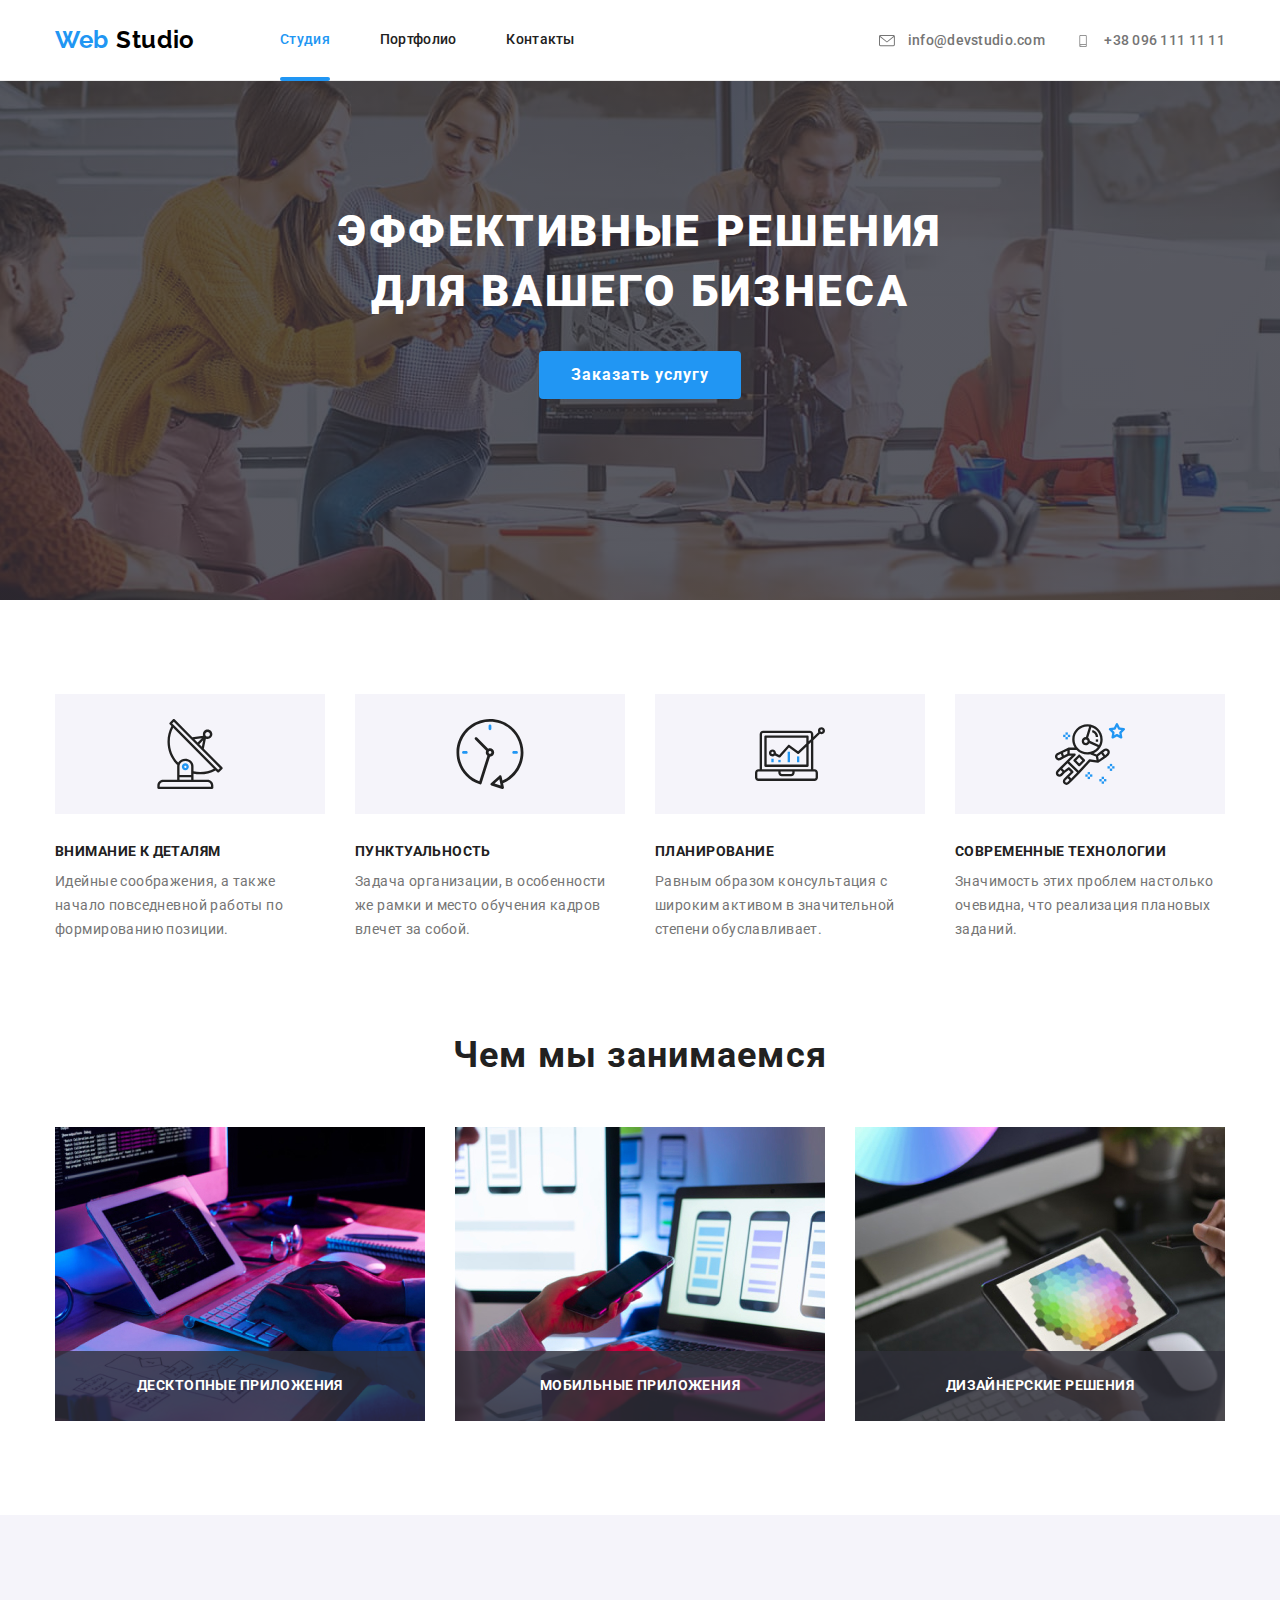
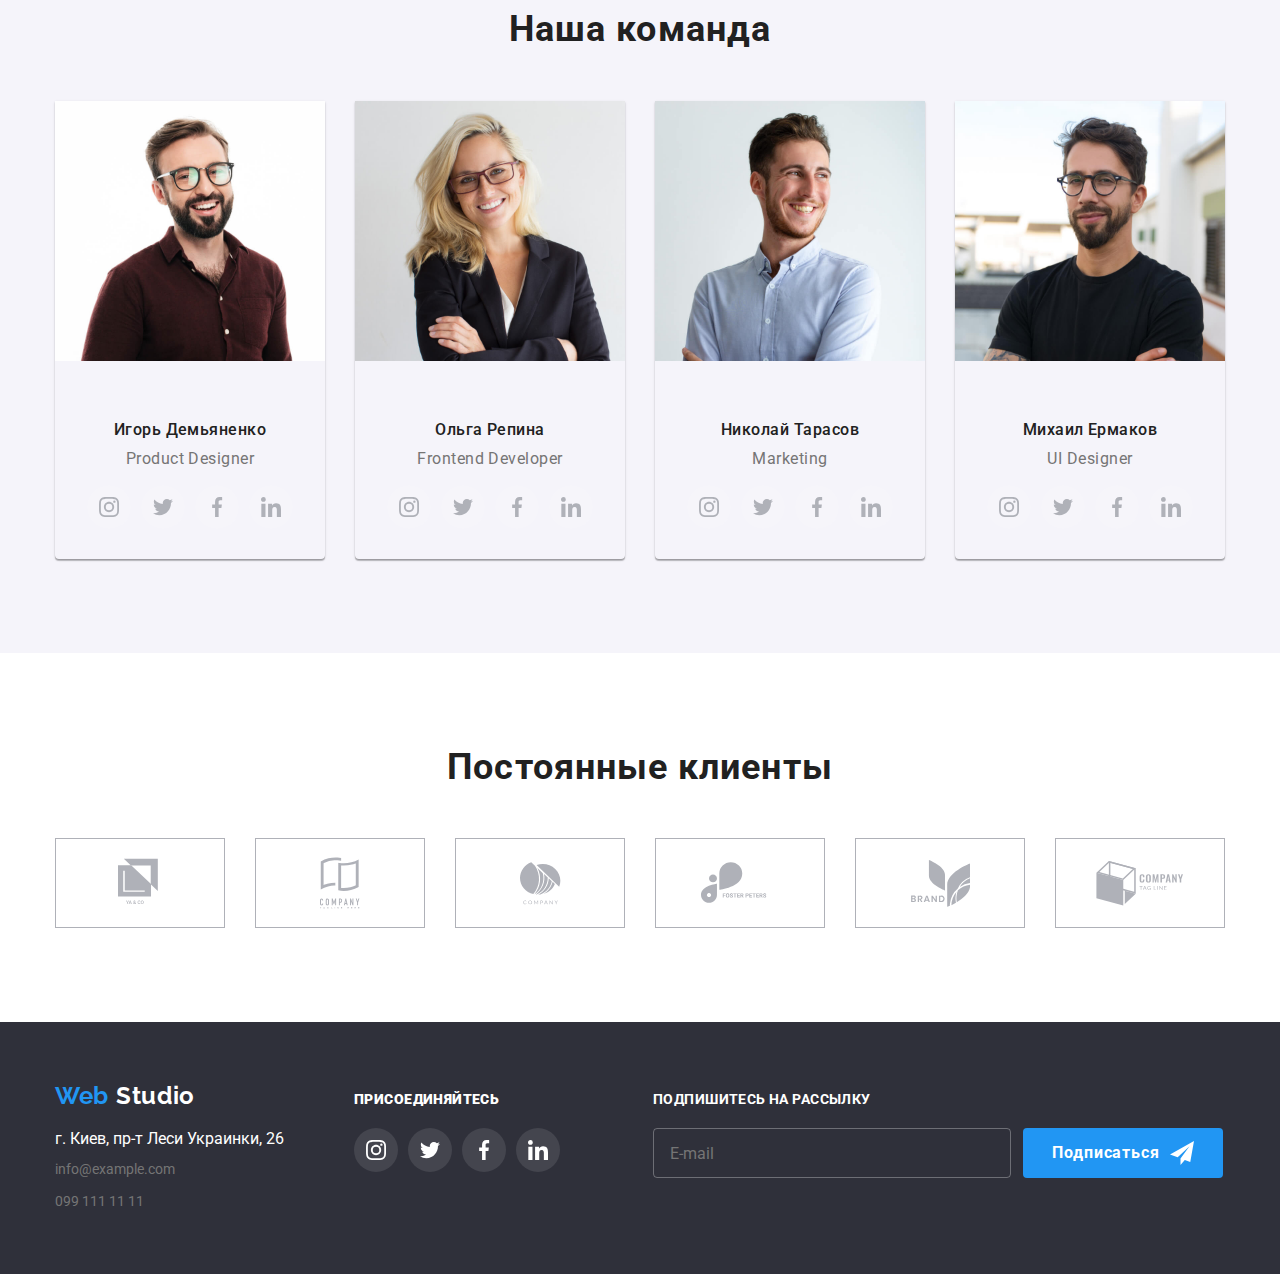
==== index.html @ b9e94863 "добавляет goit-markup-hw-06" ====
<!DOCTYPE html>
<html lang="ru">
  <head>
    <meta charset="UTF-8" />
    <meta name="viewport" content="width=device-width, initial-scale=1.0" />
    <title>goit-markup-hw-05</title>
    <link
      href="https://fonts.googleapis.com/css2?family=Raleway:wght@700&family=Roboto:wght@400;500;700;900&display=swap"
      rel="stylesheet"
    />
    <link
      rel="stylesheet"
      href="https://cdnjs.cloudflare.com/ajax/libs/modern-normalize/0.6.0/modern-normalize.min.css"
    />
    <link rel="stylesheet" href="./css/styles.css" />
  </head>

  <body>
    <header class="header">
      <div class="container header-container">
        <nav class="nav-container">
          <a href="" class="logo">Web <span class="part">Studio</span></a>
          <ul class="list site-nav">
            <li class="item"><a href="" class="link current">Студия</a></li>
            <li class="item">
              <a href="./portfolio.html" class="link">Портфолио</a>
            </li>
            <li class="item"><a href="" class="link">Контакты</a></li>
          </ul>
        </nav>
        <ul class="list contact-list">
          <li class="contact link post">
            <a href="mailto:info@devstudio.com" class="contact info">
              <svg class="icon" width="16" height="12">
                <use href="./images/sprite.svg#icon-envelope"></use>
              </svg>
              info@devstudio.com
            </a>
          </li>
          <li class="contact link phone">
            <a href="tel:+380961111111" class="contact info"
              ><svg class="icon" width="16" height="12">
                <use href="./images/sprite.svg#icon-smartphone"></use>
              </svg>
              +38 096 111 11 11
            </a>
          </li>
        </ul>
      </div>
    </header>
    <main>
      <section class="hero">
        <div class="hero-content">
          <h1 class="hero-title">Эффективные решения<br />для вашего бизнеса</h1>
          <button data-modal-open href="" class="main-button">Заказать услугу</button>
        </div>
      </section>

      <section class="no-padding section benefits">
        <div class="container">
          <h2 class="visually-hidden">Наши преимущества</h2>
          <ul class="list grid">
            <li class="grid-item benefit-item">
              <h3 class="benefit-item-title">Внимание к деталям</h3>
              <p class="benefit-item-text">
                Идейные соображения, а также начало повседневной работы по формированию позиции.
              </p>
            </li>

            <li class="grid-item benefit-item">
              <h3 class="benefit-item-title">Пунктуальность</h3>
              <p class="benefit-item-text">
                Задача организации, в особенности же рамки и место обучения кадров влечет за собой.
              </p>
            </li>
            <li class="grid-item benefit-item">
              <h3 class="benefit-item-title">Планирование</h3>
              <p class="benefit-item-text">
                Равным образом консультация с широким активом в значительной степени обуславливает.
              </p>
            </li>
            <li class="grid-item benefit-item">
              <h3 class="benefit-item-title">Современные технологии</h3>
              <p class="benefit-item-text">
                Значимость этих проблем настолько очевидна, что реализация плановых заданий.
              </p>
            </li>
          </ul>
        </div>
      </section>
      <section class="section work">
        <div class="container">
          <h2 class="title">Чем мы занимаемся</h2>
          <ul class="list features">
            <li class="feature-item">
              <div class="feature-thumb">
                <img src="./images/img1.jpg" alt="ноутбук" width="370" height="294" />

                <h3 class="feature-text">Десктопные приложения</h3>
              </div>
            </li>
            <li class="feature-item">
              <div class="feature-thumb">
                <img src="./images/img2.jpg" alt="телефон" width="370" height="294" />
                <h3 class="feature-text">Мобильные приложения</h3>
              </div>
            </li>
            <li class="feature-item">
              <div class="feature-thumb">
                <img src="./images/img3.jpg" alt="компьютер" width="370" height="294" />
                <h3 class="feature-text">Дизайнерские решения</h3>
              </div>
            </li>
          </ul>
        </div>
      </section>
      <section class="section team">
        <div class="container">
          <h2 class="title">Наша команда</h2>
          <ul class="list section-team">
            <li class="team-item">
              <img src="./images/img-3.jpg" alt="" width="270" height="260" />
              <div class="team-content">
                <h3 class="team-description">Игорь Демьяненко</h3>
                <p class="team-text">Product Designer</p>
                <ul class="list social">
                  <li class="social-item">
                    <a href="" class="social-link" aria-label="Ссылка на инстаграм">
                      <svg class="social-icon">
                        <use href="./images/sprite.svg#icon-instagram"></use>
                      </svg>
                    </a>
                  </li>

                  <li class="social-item">
                    <a href="" class="social-link" aria-label="Ссылка на твиттер">
                      <svg class="social-icon">
                        <use href="./images/sprite.svg#icon-twitter"></use>
                      </svg>
                    </a>
                  </li>
                  <li class="social-item">
                    <a href="" class="social-link" aria-label="Ссылка на Фейсбук">
                      <svg class="social-icon">
                        <use href="./images/sprite.svg#icon-facebook"></use>
                      </svg>
                    </a>
                  </li>
                  <li class="social-item">
                    <a href="" class="social-link" aria-label="Ссылка на линкедин">
                      <svg class="social-icon">
                        <use href="./images/sprite.svg#icon-linkedin"></use>
                      </svg>
                    </a>
                  </li>
                </ul>
              </div>
            </li>
            <li class="team-item">
              <img src="./images/img-4.jpg" alt="" width="270" height="260" />
              <div class="team-content">
                <h3 class="team-description">Ольга Репина</h3>
                <p class="team-text">Frontend Developer</p>
                <ul class="list social">
                  <li class="social-item">
                    <a href="" class="social-link" aria-label="Ссылка на инстаграм">
                      <svg class="social-icon">
                        <use href="./images/sprite.svg#icon-instagram"></use>
                      </svg>
                    </a>
                  </li>

                  <li class="social-item">
                    <a href="" class="social-link" aria-label="Ссылка на твиттер">
                      <svg class="social-icon">
                        <use href="./images/sprite.svg#icon-twitter"></use>
                      </svg>
                    </a>
                  </li>
                  <li class="social-item">
                    <a href="" class="social-link" aria-label="Ссылка на Фейсбук">
                      <svg class="social-icon">
                        <use href="./images/sprite.svg#icon-facebook"></use>
                      </svg>
                    </a>
                  </li>
                  <li class="social-item">
                    <a href="" class="social-link" aria-label="Ссылка на линкедин">
                      <svg class="social-icon">
                        <use href="./images/sprite.svg#icon-linkedin"></use>
                      </svg>
                    </a>
                  </li>
                </ul>
              </div>
            </li>

            <li class="team-item">
              <img src="./images/img-5.jpg" alt="" width="270" height="260" />
              <div class="team-content">
                <h3 class="team-description">Николай Тарасов</h3>
                <p class="team-text">Marketing</p>
                <ul class="list social">
                  <li class="social-item">
                    <a href="" class="social-link" aria-label="Ссылка на инстаграм">
                      <svg class="social-icon">
                        <use href="./images/sprite.svg#icon-instagram"></use>
                      </svg>
                    </a>
                  </li>

                  <li class="social-item">
                    <a href="" class="social-link" aria-label="Ссылка на твиттер">
                      <svg class="social-icon">
                        <use href="./images/sprite.svg#icon-twitter"></use>
                      </svg>
                    </a>
                  </li>
                  <li class="social-item">
                    <a href="" class="social-link" aria-label="Ссылка на Фейсбук">
                      <svg class="social-icon">
                        <use href="./images/sprite.svg#icon-facebook"></use>
                      </svg>
                    </a>
                  </li>
                  <li class="social-item">
                    <a href="" class="social-link" aria-label="Ссылка на линкедин">
                      <svg class="social-icon">
                        <use href="./images/sprite.svg#icon-linkedin"></use>
                      </svg>
                    </a>
                  </li>
                </ul>
              </div>
            </li>

            <li class="team-item">
              <img src="./images/img-6.jpg" alt="" width="270" height="260" />
              <div class="team-content">
                <h3 class="team-description">Михаил Ермаков</h3>
                <p class="team-text">UI Designer</p>
                <ul class="list social">
                  <li class="social-item">
                    <a href="" class="social-link" aria-label="Ссылка на инстаграм">
                      <svg class="social-icon">
                        <use href="./images/sprite.svg#icon-instagram"></use>
                      </svg>
                    </a>
                  </li>

                  <li class="social-item">
                    <a href="" class="social-link" aria-label="Ссылка на твиттер">
                      <svg class="social-icon">
                        <use href="./images/sprite.svg#icon-twitter"></use>
                      </svg>
                    </a>
                  </li>
                  <li class="social-item">
                    <a href="" class="social-link" aria-label="Ссылка на Фейсбук">
                      <svg class="social-icon">
                        <use href="./images/sprite.svg#icon-facebook"></use>
                      </svg>
                    </a>
                  </li>
                  <li class="social-item">
                    <a href="" class="social-link" aria-label="Ссылка на линкедин">
                      <svg class="social-icon">
                        <use href="./images/sprite.svg#icon-linkedin"></use>
                      </svg>
                    </a>
                  </li>
                </ul>
              </div>
            </li>
          </ul>
        </div>
      </section>
      <section class="section clients">
        <div class="container">
          <h2 class="title">Постоянные клиенты</h2>
          <ul class="list client-list">
            <li class="client-item">
              <a href="" class="client-link">
                <svg class="client-icon" width="44" height="50">
                  <use href="./images/sprite.svg#icon-logo-1"></use>
                </svg>
              </a>
            </li>
            <li class="client-item">
              <a href="" class="client-link">
                <svg class="client-icon" width="40" height="52">
                  <use href="./images/sprite.svg#icon-logo-2"></use>
                </svg>
              </a>
            </li>
            <li class="client-item">
              <a href="" class="client-link">
                <svg class="client-icon" width="41" height="43">
                  <use href="./images/sprite.svg#icon-logo-3"></use>
                </svg>
              </a>
            </li>
            <li class="client-item">
              <a href="" class="client-link">
                <svg class="client-icon" width="78" height="42">
                  <use href="./images/sprite.svg#icon-logo-4"></use>
                </svg>
              </a>
            </li>
            <li class="client-item">
              <a href="" class="client-link">
                <svg class="client-icon" width="59" height="47">
                  <use href="./images/sprite.svg#icon-logo-5"></use>
                </svg>
              </a>
            </li>
            <li class="client-item">
              <a href="" class="client-link">
                <svg class="client-icon" width="88" height="45">
                  <use href="./images/sprite.svg#icon-logo-6"></use>
                </svg>
              </a>
            </li>
          </ul>
        </div>
      </section>
    </main>
    <footer class="footer">
      <div class="container">
        <div class="left-section">
          <a href="" class="logo">Web <span class="logo part">Studio</span></a>
          <address class="address">
            <span class="location"> г. Киев, пр-т Леси Украинки, 26</span>
            <br />
            <a href="mailto:info@example.com" class="contact-info">info@example.com</a><br />
            <a href="tel:0991111111" class="contact-info">099 111 11 11</a>
          </address>
        </div>
        <div class="center-section">
          <p class="text"><b>присоединяйтесь</b></p>
          <ul class="list social dark-theme">
            <li class="social-item">
              <a href="" class="social-link" aria-label="Ссылка на инстаграм">
                <svg class="social-icon">
                  <use href="./images/sprite.svg#icon-instagram"></use>
                </svg>
              </a>
            </li>

            <li class="social-item">
              <a href="" class="social-link" aria-label="Ссылка на твиттер">
                <svg class="social-icon">
                  <use href="./images/sprite.svg#icon-twitter"></use>
                </svg>
              </a>
            </li>
            <li class="social-item">
              <a href="" class="social-link" aria-label="Ссылка на Фейсбук">
                <svg class="social-icon">
                  <use href="./images/sprite.svg#icon-facebook"></use>
                </svg>
              </a>
            </li>
            <li class="social-item">
              <a href="" class="social-link" aria-label="Ссылка на линкедин">
                <svg class="social-icon">
                  <use href="./images/sprite.svg#icon-linkedin"></use>
                </svg>
              </a>
            </li>
          </ul>
        </div>
        <div class="footer-subscribe">
          <p class="text">Подпишитесь на рассылку</p>
          <form class="footer-field">
            <input type="email" class="footer-input" id="email" placeholder="E-mail" />
            <button class="footer-button" type="submit">
              Подписаться
              <svg class="footer-icon" width="24" height="24">
                <use href="./images/sprite.svg#icon-send"></use>
              </svg>
            </button>
          </form>
        </div>
      </div>
    </footer>
    <div data-modal class="backdrop is-hidden">
      <div class="modal">
        <button type="button" data-modal-close class="cross-button">
          <svg width="11" height="11">
            <use href="./images/sprite.svg#icon-close"></use>
          </svg>
        </button>
        <h2 class="modal-title">Оставьте свои данные, мы вам перезвоним</h2>
        <form>
          <div class="form-wrapper">
            <label class="form-label" for="name">Имя</label>
            <input class="form-input" type="text" name="user-name" id="name" />
          </div>
          <div class="form-wrapper">
            <label class="form-label" for="telephone">Телефон</label>
            <input class="form-input" type="tel" name="telephone" id="telephone" />
          </div>
          <div class="form-wrapper">
            <label class="form-label" for="email">Почта</label>
            <input class="form-input" type="email" name="user-email" id="email" />
          </div>

          <div class="form-wrapper">
            <label class="form-label" for="comment">Комментарий</label>
            <textarea class="form-textarea" name="user-comment" id="comment" placeholder="Введите текст"></textarea>
          </div>
          <div class="form-wrapper-checkbox">
            <input type="checkbox" id="agreement" name="agreement" value="agreed" />
            <label class="form-label-checkbox" for="agreement"> </label>
            Соглашаюсь с рассылкой и принимаю<a class="checkbox-link" href="">Условия договора</a>
          </div>
          <div class="form-wrapper-button">
            <button class="modal-button" type="submit">Отправить</button>
          </div>
        </form>
      </div>
    </div>
    <script src="./js/modal.js"></script>
  </body>
</html>
---- css/styles.css ----
/* цвет основного текста #757575;*/
/* вторичный цвет текста #212121; */
/* акцент #2196F3 */
/* белый цвет  #FFFFFF; */
html {
  box-sizing: border-box;
}

*,
*::before,
*::after {
  box-sizing: inherit;
  margin: 0;
  padding: 0;
}

:root {
  --primary-text-color: #757575;
  --secondary-text-color: #212121;
  --accent: #2196f3;
  --white: #ffffff;
  --bg-color: #2f303a;
  --secondary-bg-color: #f5f4fa;
  --border-color: #ececec;
  --bg-icon-color: #afb1b8;
}

body {
  background-color: var(--white);
  color: var(--primary-text-color);

  font-family: Roboto, sans-serif;
}
header {
  position: fixed;
  z-index: 1;
  width: 100%;
  background-color: #fff;
}
.visually-hidden {
  position: absolute;
  width: 1px;
  height: 1px;
  margin: -1px;
  border: 0;
  padding: 0;
  clip: rect(0 0 0 0);
  overflow: hidden;
}
a {
  text-decoration: none;
}
button {
  padding: 0;
  border: none;
  font: inherit;
  color: inherit;
  background-color: transparent;
}
textarea {
  resize: none;
}
img {
  padding: 0px;
  margin: 0px;
}
.list {
  list-style-type: none;
  padding: 0;
  margin: 0;
}
.header {
  border-bottom: 1px solid var(--border-color);
}
.container {
  width: 1200px;
  margin-left: auto;
  margin-right: auto;
  padding-left: 15px;
  padding-right: 15px;
}
.section {
  padding-bottom: 94px;
  padding-top: 94px;
}
.section.no-padding {
  padding-bottom: 0px;
}
.header-container {
  display: flex;
}
.nav-container {
  display: flex;
  align-items: center;
}
/* навигация */

.site-nav {
  display: flex;
  color: var(--secondary-text-color);
  font-weight: 500;
  font-size: 14px;
  line-height: 1.14;
  letter-spacing: 0.02em;
}

.site-nav .item:not(:first-child) {
  margin-left: 50px;
}
/* логотип */
.logo {
  color: var(--accent);

  font-family: Raleway, sans-serif;
  font-weight: 700;
  font-size: 24px;
  line-height: 1.16;
  letter-spacing: 0.03em;

  margin-right: 85px;
}

.part {
  color: #000000;
}
.site-nav .link {
  display: block;
  padding-top: 32px;
  padding-bottom: 32px;
  transition: color 250ms cubic-bezier(0.4, 0, 0.2, 1);
}
.site-nav .link:hover,
.site-nav .link:focus {
  color: var(--accent);
}

a.link {
  color: var(--secondary-text-color);
}

.link.current {
  position: relative;
  color: var(--accent);
}
.link.current::after {
  position: absolute;
  left: 0;
  top: 96%;
  content: "";
  display: block;
  width: 100%;
  height: 4px;

  background: #2196f3;
  border-radius: 2px;
}
.link.current:hover,
.link.current:focus {
  color: #000000;
}
.contact {
  font-weight: 500;
  font-size: 14px;
  line-height: 1.16;
  letter-spacing: 0.02em;
}
.contact-list {
  display: flex;
  align-items: center;
  margin-left: auto;
  margin-top: 0px;
  margin-bottom: 0px;
}
.contact.info {
  color: var(--primary-text-color);
  transition: color 250ms cubic-bezier(0.4, 0, 0.2, 1);
}

.contact.info:hover,
.contact.info:focus {
  color: var(--accent);
}
.icon {
  vertical-align: middle;
  margin-right: 10px;
  fill: currentColor;
}

.contact + .contact {
  margin-left: 30px;
}

.hero {
  display: flex;
  justify-content: center;
  align-items: center;
  text-align: center;
  background-image: linear-gradient(to right, rgba(47, 48, 58, 0.8), rgba(47, 48, 58, 0.8)),
    url(../images/header-img.jpg);
  background-position: center;
  background-size: cover;
  max-width: 1600px;
  height: 600px;
}
.hero-title {
  color: var(--white);
  margin-top: 0px;
  margin-bottom: 30px;
  font-weight: 900;
  font-size: 44px;
  line-height: 60px;
  /* or 136% */
  text-align: center;
  letter-spacing: 0.06em;
  text-transform: uppercase;
}
.hero-content {
  max-width: 696px;
}

.main-button {
  display: inline-block;
  min-width: 200px;
  padding: 10px 32px;
  border-radius: 4px;
  cursor: pointer;
  color: var(--white);
  background-color: var(--accent);

  font-weight: 700;
  font-size: 16px;
  line-height: 1.8;
  /* identical to box height, or 187% */
  letter-spacing: 0.06em;
}

.benefit-item-title {
  margin-top: 30px;
  margin-bottom: 10px;

  color: var(--secondary-text-color);

  font-weight: 700;
  font-size: 14px;
  line-height: 1.14;
  letter-spacing: 0.03em;
  text-transform: uppercase;
}

.grid {
  display: flex;
  margin-top: 0px;
  margin-bottom: 0px;
}
.grid-item {
  width: calc((100% - 30px * 3) / 4);
}
.grid-item:not(:last-child) {
  margin-right: 30px;
}
.benefit-item::before {
  content: "";
  display: block;
  height: 120px;
  background-repeat: no-repeat;
  background-position: center;
  background-color: var(--secondary-bg-color);
}
.grid-item:nth-child(1)::before {
  background-image: url(../images/antenna-1.svg);
}
.grid-item:nth-child(2)::before {
  background-image: url(../images/clock-1.svg);
}
.grid-item:nth-child(3)::before {
  background-image: url(../images/diagram-1.svg);
}
.grid-item:nth-child(4)::before {
  background-image: url(../images/astronaut-1.svg);
}

.features {
  display: flex;
}
.feature-item {
  width: calc((100% - 30px * 2) / 3);
}

.feature-item:not(:last-child) {
  margin-right: 30px;
}
.feature-thumb {
  position: relative;
  display: flex;
  align-items: flex-end;
}
.feature-text {
  position: absolute;
  padding-top: 27px;
  padding-bottom: 27px;
  padding-left: 82px;
  padding-right: 82px;
  width: 100%;
  font-family: Roboto;
  font-weight: 700;
  font-size: 14px;
  line-height: 1.14;
  text-align: center;
  letter-spacing: 0.03em;
  text-transform: uppercase;
  color: var(--white);
  background: rgba(47, 48, 58, 0.8);
}
.title {
  margin-top: 0px;
  margin-bottom: 50px;

  color: var(--secondary-text-color);

  font-weight: 700;
  font-size: 36px;
  line-height: 1.16;
  text-align: center;
  letter-spacing: 0.03em;
}
.benefit-item-text {
  font-weight: 400;
  font-size: 14px;
  line-height: 1.7;
  /* or 171% */
  letter-spacing: 0.03em;
}
.section.team {
  background-color: var(--secondary-bg-color);
}
.team img {
  display: block;
}
.section .section-team {
  display: flex;
}
.team-item {
  width: calc((100% - 30px * 3) / 4);
  box-shadow: 0px 1px 3px rgba(0, 0, 0, 0.12), 0px 1px 1px rgba(0, 0, 0, 0.14), 0px 2px 1px rgba(0, 0, 0, 0.2);
  border-radius: 0px 0px 4px 4px;
}
.team-item:not(:last-child) {
  margin-right: 30px;
}
.team-content {
  text-align: center;
  padding: 30px 32px;
}

.team-description {
  padding-top: 30px;
  margin-top: 0px;
  margin-bottom: 10px;
  color: var(--secondary-text-color);

  font-weight: 500;
  font-size: 16px;
  line-height: 1.18;
  /* identical to box height */
  letter-spacing: 0.03em;
}
.team-text {
  margin-top: 0px;
  margin-bottom: 16px;

  font-weight: 400;
  font-size: 16px;
  line-height: 1.18;
  /* identical to box height */
  letter-spacing: 0.03em;
}
.social {
  display: flex;
  justify-content: center;
  margin-top: 0px;
  margin-bottom: 0px;
}
.social-item:not(:last-child) {
  margin-right: 10px;
}
.social-link {
  display: flex;
  justify-content: center;
  align-items: center;
  width: 44px;
  height: 44px;
  border-radius: 50%;
  background-color: rgba(255, 255, 255, 0.1);

  transition: background-color 250ms cubic-bezier(0.4, 0, 0.2, 1);
}
.social-icon {
  fill: #afb1b8;
  width: 20px;
  height: 20px;
  transition: fill 250ms cubic-bezier(0.4, 0, 0.2, 1);
}
.social-link:hover {
  background-color: var(--accent);
}
.social-link:hover .social-icon {
  fill: #ffffff;
}

.section .client-title {
  color: var(--secondary-text-color);

  font-weight: 700;
  font-size: 28px;
  line-height: 1.17;
  text-align: center;
  letter-spacing: 0.03em;
}
.client-list {
  display: flex;
  flex-wrap: wrap;
}
.client-icon {
  display: block;
  transition: fill 250ms cubic-bezier(0.4, 0, 0.2, 1);
}
.client-item {
  width: 170px;
  height: 90px;
}
.client-item:not(:last-child) {
  margin-right: 30px;
}
.client-list .client:hover,
.client-list .client:focus {
  color: var(--accent);
}

.client-link {
  display: flex;
  justify-content: center;
  align-items: center;
  fill: #afb1b8;
  width: 170px;
  height: 90px;
  border: 1px solid #afb1b8;
  transition: border-color 250ms cubic-bezier(0.4, 0, 0.2, 1);
}
.client-link:hover {
  border-color: var(--accent);
}
.client-link:hover .client-icon {
  fill: var(--accent);
}

.address .contact-info {
  display: inline-block;
  margin-top: 9px;
  color: var(--primary-text-color);

  font-style: normal;
  font-weight: 400;
  font-size: 14px;
  line-height: 1.7;
  transition: color 250ms cubic-bezier(0.4, 0, 0.2, 1);
}

.contact-info:hover,
.contact-info:focus {
  color: var(--accent);
}
/* Портфолио */
.example {
  display: flex;
  flex-wrap: wrap;
}

.example-element {
  width: 370px;
  margin-right: 30px;
  margin-bottom: 30px;
  width: calc((100% - 30px * 2) / 3);
}
.example-link {
  display: block;
  transition: box-shadow 250ms cubic-bezier(0.4, 0, 0.2, 1);
}

.example-link:hover .inner-text {
  transform: translateY(0%);
}

.example-element:nth-child(3n) {
  margin-right: 0px;
}
.example-element:nth-last-child(-n + 3) {
  margin-bottom: 0px;
}
.example-link:hover {
  box-shadow: 0px 1px 1px rgba(0, 0, 0, 0.12), 0px 4px 4px rgba(0, 0, 0, 0.06), 1px 4px 6px rgba(0, 0, 0, 0.16);
}

.card-content {
  padding-left: 24px;
  padding-right: 24px;
  padding-bottom: 20px;
  padding-top: 20px;
  border-left: 1px solid #eeeeee;
  border-bottom: 1px solid #eeeeee;
  border-right: 1px solid #eeeeee;
}
.example-title {
  margin-top: 0px;
  margin-bottom: 4px;
  color: var(--secondary-text-color);

  font-weight: 700;
  font-size: 18px;
  line-height: 2;
  letter-spacing: 0.06em;
}

.example-wrapper {
  position: relative;
  overflow: hidden;
}
.example .inner-text {
  position: absolute;
  display: flex;
  justify-content: center;
  top: 0;
  left: 0;
  width: 100%;
  height: 100%;
  transform: translatey(100%);
  background-color: var(--accent);
  padding: 63px 24px;
  font-size: 18px;
  line-height: 1.5;
  letter-spacing: 0.03em;
  color: var(--white);
  transition: transform 250ms cubic-bezier(0.4, 0, 0.2, 1);
}

.example-text {
  margin-bottom: 0px;
  color: var(--primary-text-color);

  font-weight: 500;
  font-size: 16px;
  line-height: 1.8;
  letter-spacing: 0.03em;
}

.button {
  margin-bottom: 35px;
  display: flex;
  justify-content: center;
}
.button-item {
  padding-top: 8px;
  padding-right: 22px;
  padding-bottom: 8px;
  padding-left: 22px;
  border: transparent;
  border-radius: 4px;
  color: var(--secondary-text-color);
  background-color: var(--secondary-bg-color);
  font-weight: 500;
  font-size: 16px;
  line-height: 1.6;
  letter-spacing: 0.03em;
  transition: color 250ms cubic-bezier(0.4, 0, 0.2, 1), background-color 250ms cubic-bezier(0.4, 0, 0.2, 1);
}
.button-item:hover,
.button-item:focus {
  color: var(--white);
  background-color: var(--accent);
}
.button-item:not(:last-child) {
  margin-right: 8px;
}

.img {
  display: block;
}
/* Подвал */
.footer {
  padding-top: 60px;
  padding-bottom: 60px;
  background-color: var(--bg-color);
}
.footer .container {
  display: flex;
  align-items: baseline;
}
.footer .text {
  font-family: Roboto;
  font-weight: 700;
  font-size: 14px;
  line-height: 1.14;
  letter-spacing: 0.03em;
  text-transform: uppercase;
  color: var(--white);
}
.footer .logo {
  margin-bottom: 20px;
}

.footer .logo.part {
  margin-right: 0px;
  color: #ffffff;
}
.location {
  display: inline-block;
  margin-top: 20px;
  color: #ffffff;
  font-style: normal;
}
.center-section {
  margin-left: 70px;
}

.center-section .social {
  display: flex;
}
.center-section .text {
  color: var(--white);
  margin-top: 0px;
  margin-bottom: 20px;
}

.link-item:not(:last-child) {
  margin-right: 10px;
}

.dark-theme .social-icon {
  fill: white;
}
.footer-subscribe {
  margin-left: 93px;
}
.footer-subscribe .text {
  margin-bottom: 20px;
}
.footer-field {
  display: flex;
  align-items: center;
}
.footer-input {
  padding: 15px 16px;
  width: 358px;
  height: 50px;
  margin-right: 12px;
  background-color: transparent;
  border: 1px solid rgba(255, 255, 255, 0.3);
  color: var(--white);
  border-radius: 4px;
}
.footer-button {
  display: flex;
  align-items: center;
  justify-content: center;
  min-width: 200px;
  height: 50px;
  /* padding: 10px 55px; */
  border-radius: 4px;
  cursor: pointer;
  color: var(--white);
  background-color: var(--accent);

  font-weight: 700;
  font-size: 16px;
  line-height: 1.8;
  /* identical to box height, or 187% */
  letter-spacing: 0.06em;
}
.footer-icon {
  margin-left: 10px;
}

/* Конец футера */

.backdrop {
  position: fixed;
  top: 0;
  left: 0;
  width: 100%;
  height: 100%;
  background: rgba(0, 0, 0, 0.2);
  z-index: 100;
  opacity: 1;
  transition: opacity 250ms cubic-bezier(0.4, 0, 0.2, 1);
}

.backdrop.is-hidden {
  opacity: 0;
  pointer-events: none;
}
.modal {
  position: absolute;
  top: 50%;
  left: 50%;
  padding: 40px;
  transform: translate(-50%, -50%) scale(1);
  transition: all 250ms cubic-bezier(0.4, 0, 0.2, 1);
  width: 528px;
  min-height: 581px;
  background: var(--white);
  box-shadow: 0px 1px 3px rgba(0, 0, 0, 0.12), 0px 1px 1px rgba(0, 0, 0, 0.14), 0px 2px 1px rgba(0, 0, 0, 0.2);
}
.backdrop.is-hidden .modal {
  transform: translate(-50%, -50%) scale(0.8);
}
.cross-button {
  position: absolute;
  top: 8px;
  right: 8px;
  width: 30px;
  height: 30px;
  border: 1px solid rgba(0, 0, 0, 0.1);
  border-radius: 50%;
  cursor: pointer;
}
.modal-title {
  margin-bottom: 12px;

  font-family: Roboto;
  font-weight: 700;
  font-size: 20px;
  line-height: 1.15;
  text-align: center;
  letter-spacing: 0.03em;
  color: var(--secondary-text-color);
}
.form-wrapper {
  display: flex;
  flex-direction: column;
  margin-bottom: 10px;
}
.form-label {
  margin-bottom: 4px;
}

.form-input {
  height: 40px;
  border: 1px solid rgba(33, 33, 33, 0.2);
  border-radius: 4px;
}
.form-textarea {
  width: 448px;
  height: 120px;
  padding: 12px 16px;
  border: 1px solid rgba(33, 33, 33, 0.2);
  border-radius: 4px;
}
.form-wrapper-checkbox {
  display: flex;
  align-items: center;
}

.modal-button {
  display: inline-block;
  min-width: 200px;
  padding: 10px 55px;
  margin-top: 30px;
  border-radius: 4px;
  cursor: pointer;
  color: var(--white);
  background-color: var(--accent);

  font-weight: 700;
  font-size: 16px;
  line-height: 1.8;
  /* identical to box height, or 187% */
  letter-spacing: 0.06em;
}
.form-wrapper-button {
  display: flex;
  justify-content: center;
}
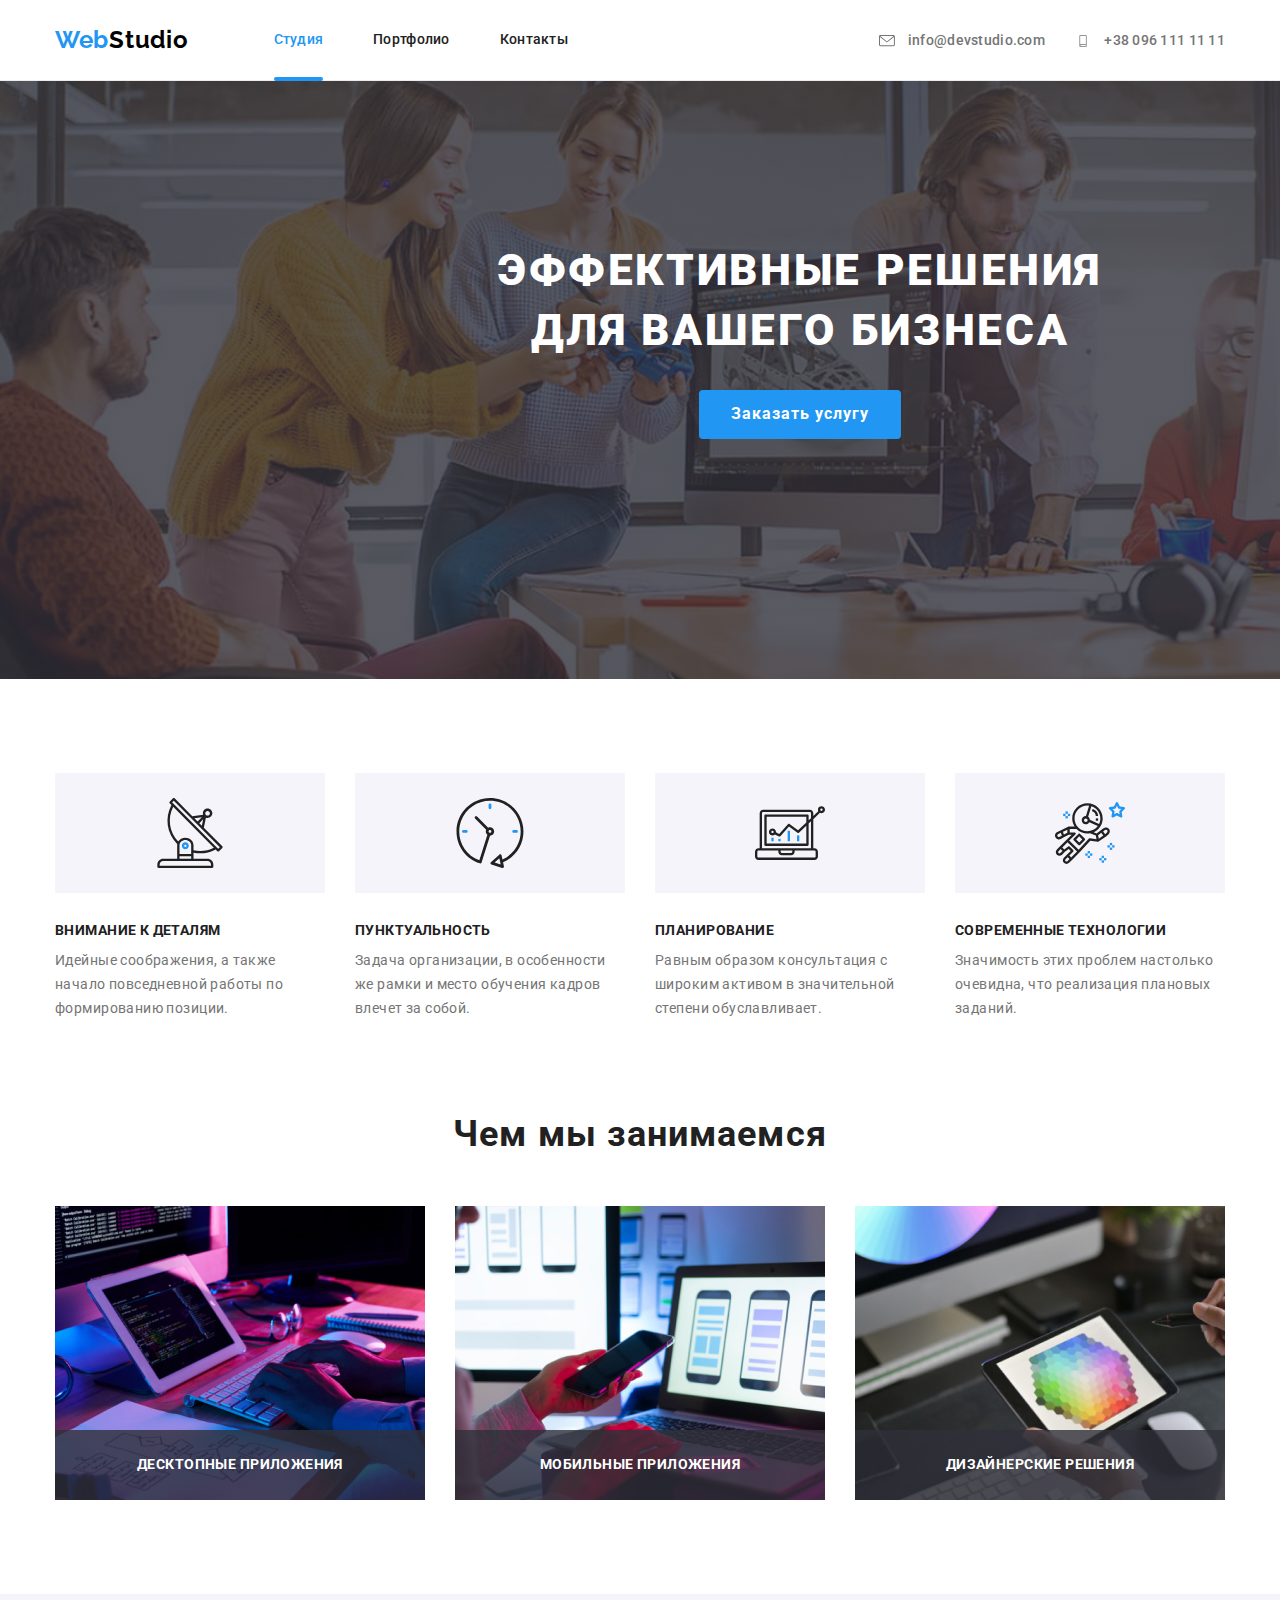
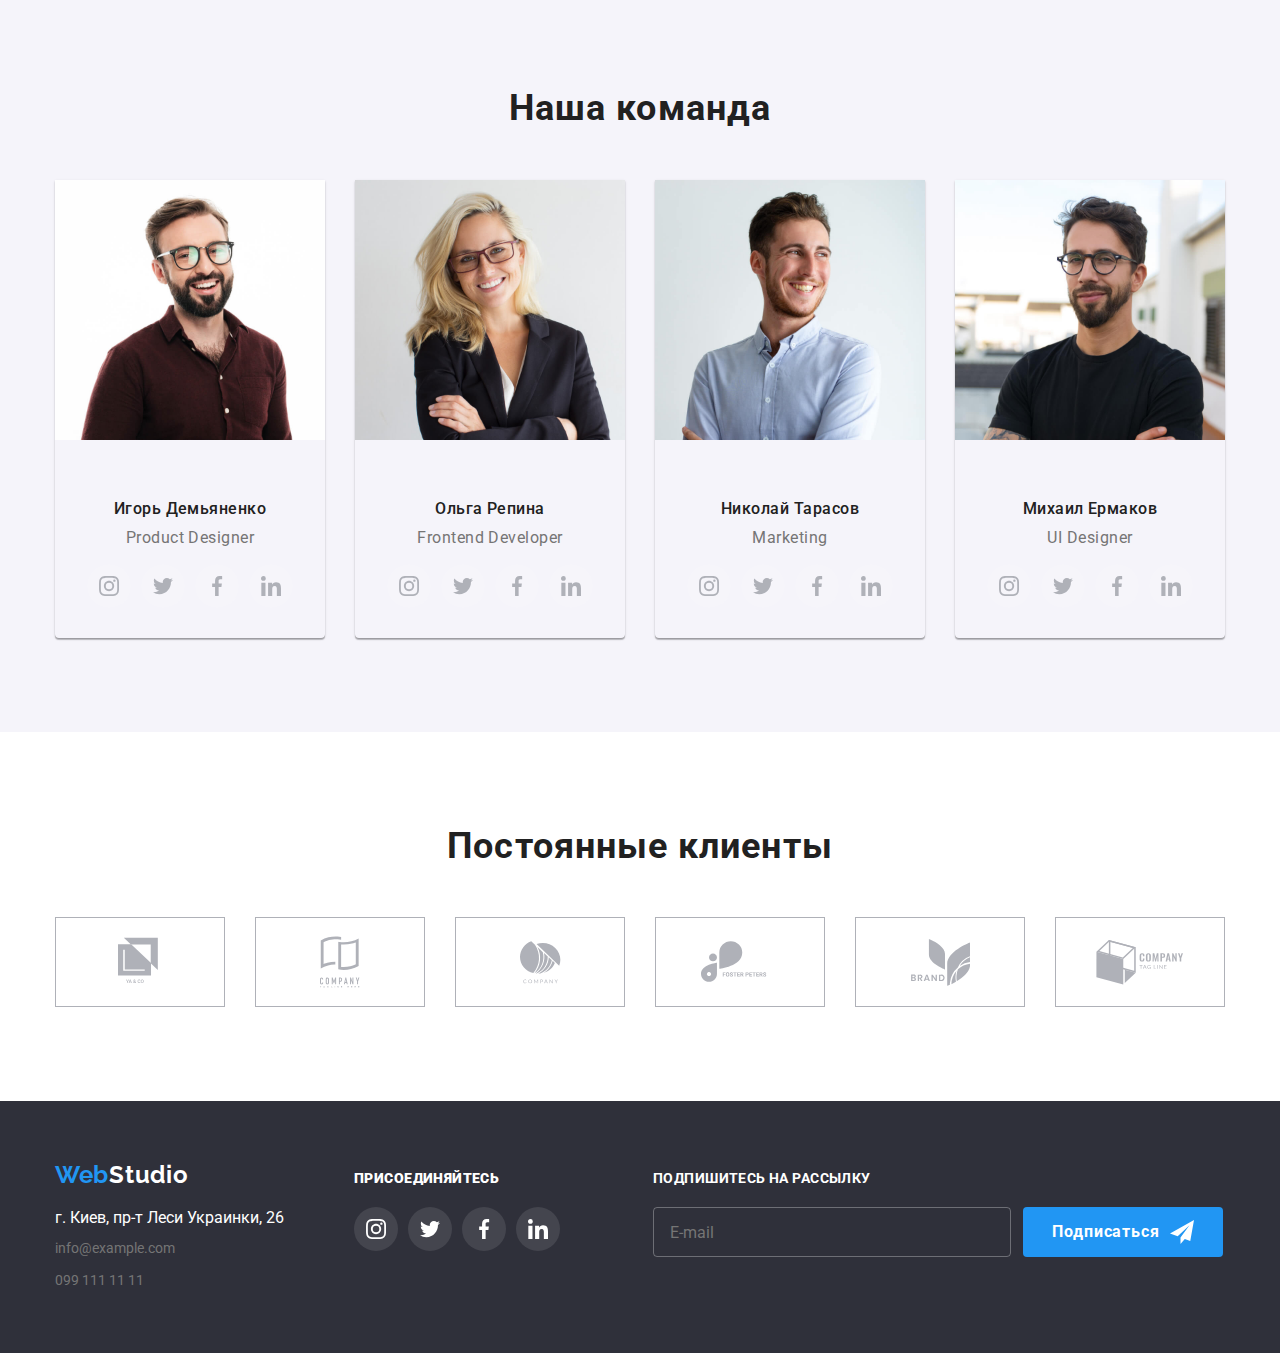
==== commit eb96d084: "добавляет оформление модального окна" ====
--- a/index.html
+++ b/index.html
@@ -19,7 +19,7 @@
     <header class="header">
       <div class="container header-container">
         <nav class="nav-container">
-          <a href="" class="logo">Web <span class="part">Studio</span></a>
+          <a href="" class="logo">Web<span class="part">Studio</span></a>
           <ul class="list site-nav">
             <li class="item"><a href="" class="link current">Студия</a></li>
             <li class="item">
@@ -328,7 +328,7 @@
     <footer class="footer">
       <div class="container">
         <div class="left-section">
-          <a href="" class="logo">Web <span class="logo part">Studio</span></a>
+          <a href="" class="logo">Web<span class="logo part">Studio</span></a>
           <address class="address">
             <span class="location"> г. Киев, пр-т Леси Украинки, 26</span>
             <br />
@@ -387,23 +387,35 @@
     <div data-modal class="backdrop is-hidden">
       <div class="modal">
         <button type="button" data-modal-close class="cross-button">
-          <svg width="11" height="11">
+          <svg class="icon-close" width="11" height="11">
             <use href="./images/sprite.svg#icon-close"></use>
           </svg>
         </button>
         <h2 class="modal-title">Оставьте свои данные, мы вам перезвоним</h2>
         <form>
           <div class="form-wrapper">
-            <label class="form-label" for="name">Имя</label>
+            <label class="form-label" for="name">
+              Имя
+            </label>
             <input class="form-input" type="text" name="user-name" id="name" />
+            <svg class="modal-icon" width="12" height="12">
+              <use href="./images/sprite.svg#icon-person"></use>
+            </svg>
           </div>
           <div class="form-wrapper">
             <label class="form-label" for="telephone">Телефон</label>
+
             <input class="form-input" type="tel" name="telephone" id="telephone" />
+            <svg class="modal-icon" width="13" height="13">
+              <use href="./images/sprite.svg#icon-phone"></use>
+            </svg>
           </div>
           <div class="form-wrapper">
             <label class="form-label" for="email">Почта</label>
             <input class="form-input" type="email" name="user-email" id="email" />
+            <svg class="modal-icon" width="15" height="12">
+              <use href="./images/sprite.svg#icon-email"></use>
+            </svg>
           </div>
 
           <div class="form-wrapper">
@@ -411,9 +423,12 @@
             <textarea class="form-textarea" name="user-comment" id="comment" placeholder="Введите текст"></textarea>
           </div>
           <div class="form-wrapper-checkbox">
-            <input type="checkbox" id="agreement" name="agreement" value="agreed" />
-            <label class="form-label-checkbox" for="agreement"> </label>
-            Соглашаюсь с рассылкой и принимаю<a class="checkbox-link" href="">Условия договора</a>
+            <input type="checkbox" id="policy" name="user-policy" value="accept-policy" class="checkbox-input" />
+
+            <label class="form-label-checkbox" for="policy">
+              Соглашаюсь с рассылкой и принимаю
+              <a class="checkbox-link" target="_blank" href=""> &#160;Условия договора</a>
+            </label>
           </div>
           <div class="form-wrapper-button">
             <button class="modal-button" type="submit">Отправить</button>
--- a/css/styles.css
+++ b/css/styles.css
@@ -195,12 +195,13 @@
   justify-content: center;
   align-items: center;
   text-align: center;
+  margin: 0 auto;
   background-image: linear-gradient(to right, rgba(47, 48, 58, 0.8), rgba(47, 48, 58, 0.8)),
     url(../images/header-img.jpg);
   background-position: center;
   background-size: cover;
-  max-width: 1600px;
-  height: 600px;
+  width: 1600px;
+  height: 679px;
 }
 .hero-title {
   color: var(--white);
@@ -691,6 +692,7 @@
   z-index: 100;
   opacity: 1;
   transition: opacity 250ms cubic-bezier(0.4, 0, 0.2, 1);
+  overflow-y: scroll;
 }
 
 .backdrop.is-hidden {
@@ -722,6 +724,9 @@
   border-radius: 50%;
   cursor: pointer;
 }
+.cross-button:hover .icon-close {
+  fill: var(--accent);
+}
 .modal-title {
   margin-bottom: 12px;
 
@@ -734,6 +739,7 @@
   color: var(--secondary-text-color);
 }
 .form-wrapper {
+  position: relative;
   display: flex;
   flex-direction: column;
   margin-bottom: 10px;
@@ -743,22 +749,83 @@
 }
 
 .form-input {
+  padding-left: 42px;
   height: 40px;
   border: 1px solid rgba(33, 33, 33, 0.2);
   border-radius: 4px;
-}
+  outline: none;
+}
+
+.form-input:hover,
+.form-input:focus {
+  border-color: var(--accent);
+}
+.modal-icon {
+  transition: fill 250ms cubic-bezier(0.4, 0, 0.2, 1);
+}
+.form-input:focus + .modal-icon {
+  fill: var(--accent);
+}
+
 .form-textarea {
   width: 448px;
   height: 120px;
   padding: 12px 16px;
   border: 1px solid rgba(33, 33, 33, 0.2);
   border-radius: 4px;
+  outline: none;
+}
+.form-textarea:hover,
+.form-textarea:focus {
+  border-color: var(--accent);
 }
 .form-wrapper-checkbox {
   display: flex;
   align-items: center;
 }
-
+.checkbox-input {
+  width: 1px;
+  height: 1px;
+  margin: -1px;
+  border: 0;
+  padding: 0;
+  clip: rect(0 0 0 0);
+  overflow: hidden;
+}
+
+.form-label-checkbox {
+  display: flex;
+  align-items: center;
+  align-items: center;
+  justify-content: center;
+  font-size: 14px;
+}
+.form-label-checkbox::before {
+  display: block;
+  content: "";
+  width: 16px;
+  height: 15px;
+  margin-right: 8px;
+  border: 1px solid var(--secondary-text-color);
+  border-radius: 4px;
+}
+.checkbox-input:checked + .form-label-checkbox::before {
+  background-color: var(--accent);
+  background-image: url(../images/icon-check.svg);
+  background-repeat: no-repeat;
+  background-position: center;
+  border-color: var(--accent);
+}
+.modal-icon {
+  position: absolute;
+  bottom: 14px;
+  left: 15px;
+}
+.checkbox-link {
+  text-decoration: underline;
+  color: var(--accent);
+  margin-left: 3px;
+}
 .modal-button {
   display: inline-block;
   min-width: 200px;
@@ -768,6 +835,7 @@
   cursor: pointer;
   color: var(--white);
   background-color: var(--accent);
+  box-shadow: 0px 4px 4px rgba(0, 0, 0, 0.15);
 
   font-weight: 700;
   font-size: 16px;
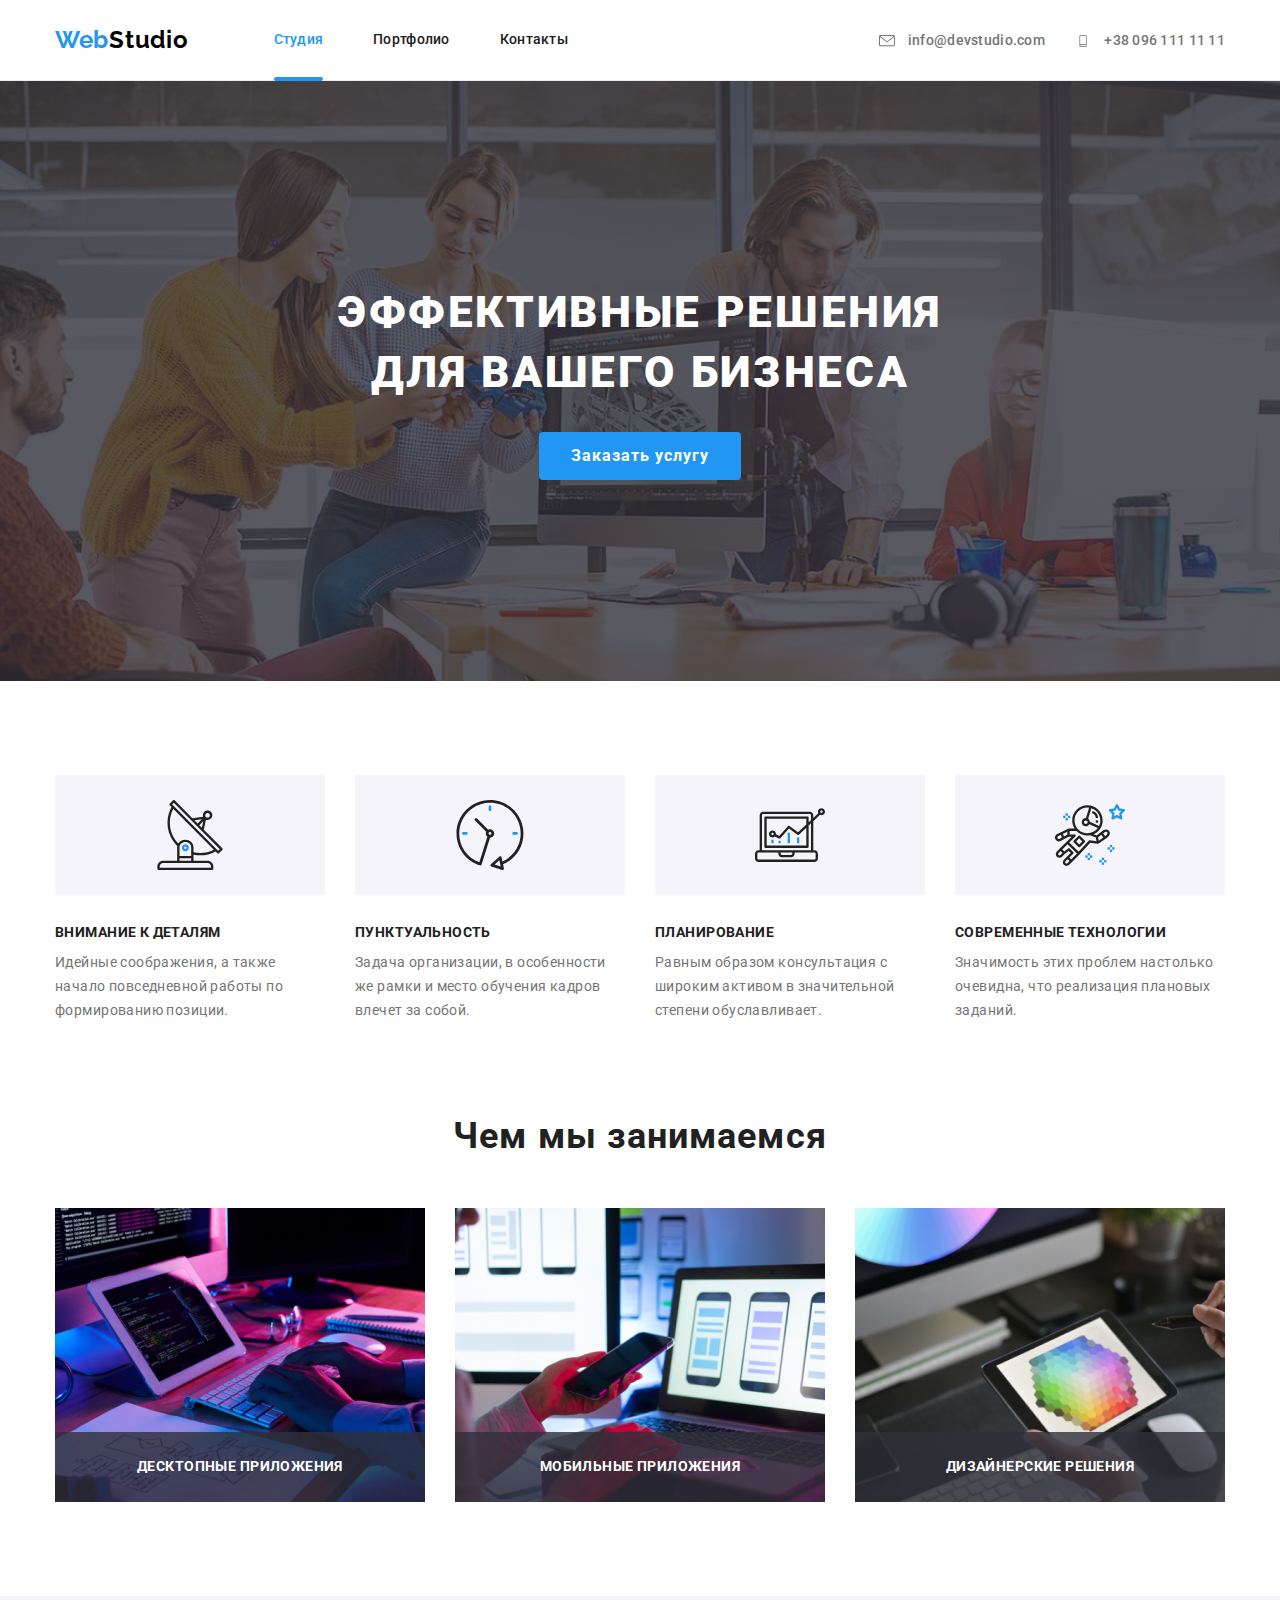
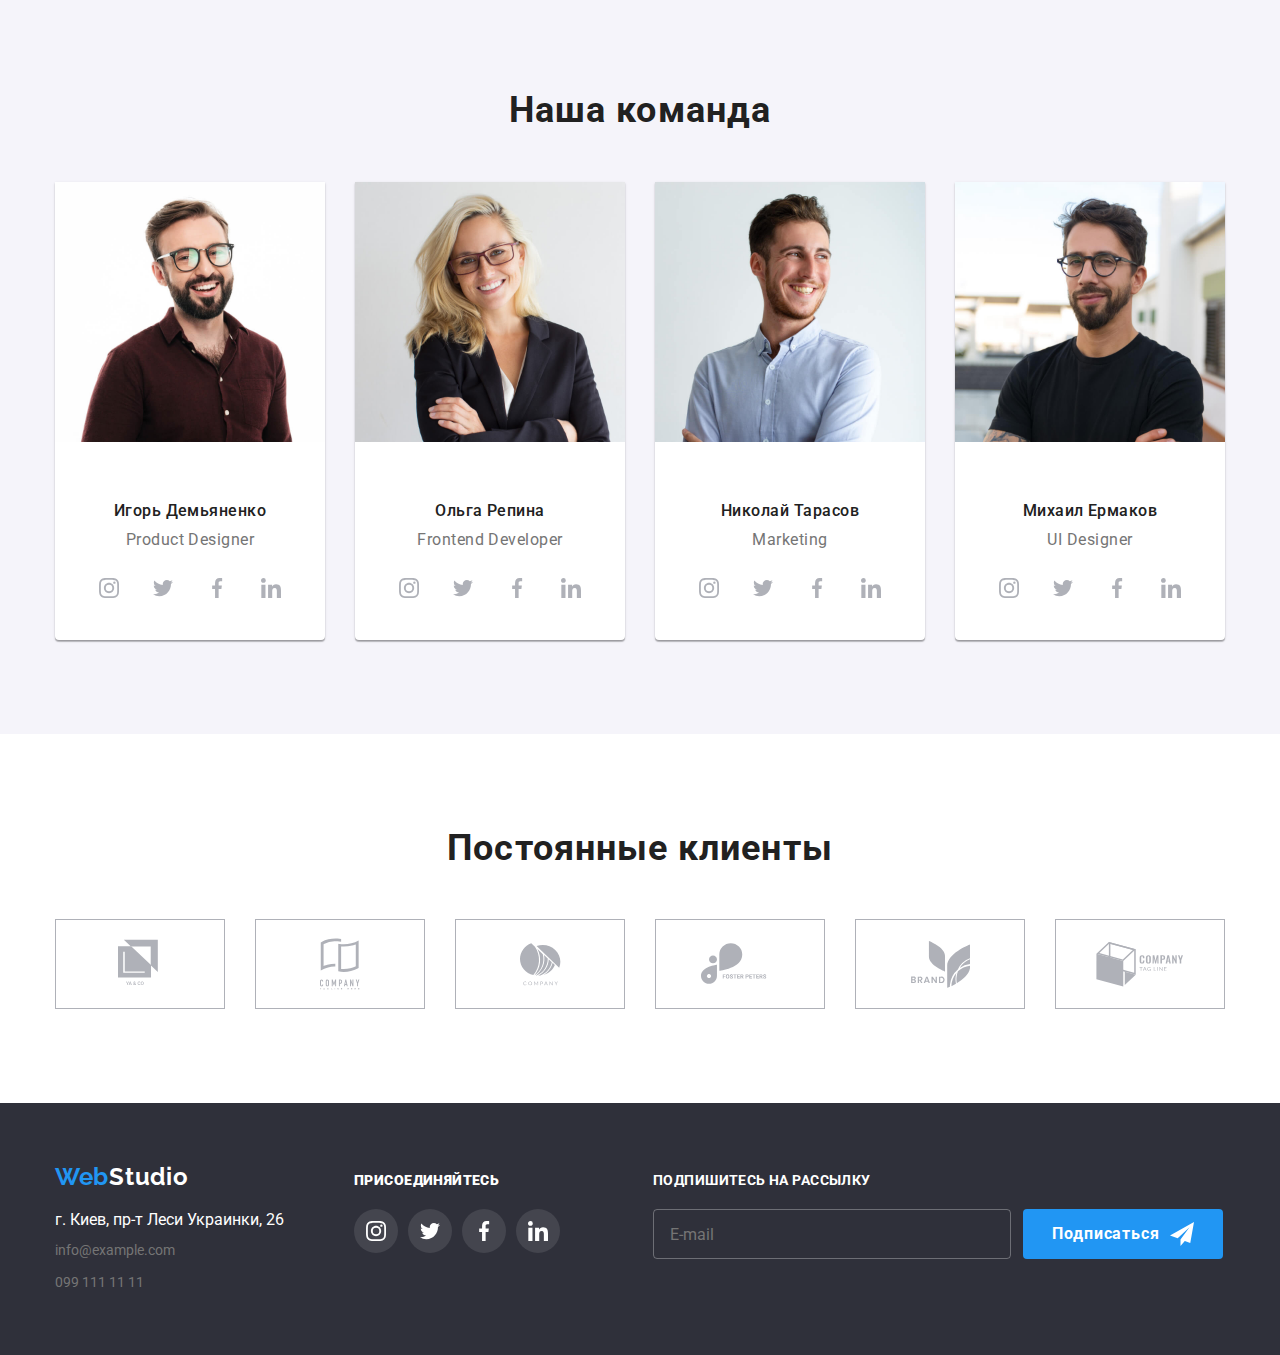
==== commit 27f6ab36: "исправляет ошибку" ====
--- a/index.html
+++ b/index.html
@@ -29,7 +29,7 @@
           </ul>
         </nav>
         <ul class="list contact-list">
-          <li class="contact link post">
+          <li class="contact link">
             <a href="mailto:info@devstudio.com" class="contact info">
               <svg class="icon" width="16" height="12">
                 <use href="./images/sprite.svg#icon-envelope"></use>
@@ -37,7 +37,7 @@
               info@devstudio.com
             </a>
           </li>
-          <li class="contact link phone">
+          <li class="contact link">
             <a href="tel:+380961111111" class="contact info"
               ><svg class="icon" width="16" height="12">
                 <use href="./images/sprite.svg#icon-smartphone"></use>
--- a/css/styles.css
+++ b/css/styles.css
@@ -5,7 +5,7 @@
 html {
   box-sizing: border-box;
 }
-
+/* компоненты */
 *,
 *::before,
 *::after {
@@ -32,8 +32,6 @@
   font-family: Roboto, sans-serif;
 }
 header {
-  position: fixed;
-  z-index: 1;
   width: 100%;
   background-color: #fff;
 }
@@ -200,8 +198,8 @@
     url(../images/header-img.jpg);
   background-position: center;
   background-size: cover;
-  width: 1600px;
-  height: 679px;
+  /* width: 1600px; */
+  height: 600px;
 }
 .hero-title {
   color: var(--white);
@@ -231,7 +229,6 @@
   font-weight: 700;
   font-size: 16px;
   line-height: 1.8;
-  /* identical to box height, or 187% */
   letter-spacing: 0.06em;
 }
 
@@ -342,6 +339,7 @@
 }
 .team-item {
   width: calc((100% - 30px * 3) / 4);
+  background-color: var(--white);
   box-shadow: 0px 1px 3px rgba(0, 0, 0, 0.12), 0px 1px 1px rgba(0, 0, 0, 0.14), 0px 2px 1px rgba(0, 0, 0, 0.2);
   border-radius: 0px 0px 4px 4px;
 }
@@ -606,6 +604,7 @@
 }
 .footer .logo {
   margin-bottom: 20px;
+  margin-right: 0px;
 }
 
 .footer .logo.part {
@@ -716,6 +715,9 @@
 }
 .cross-button {
   position: absolute;
+  display: flex;
+  align-items: center;
+  justify-content: center;
   top: 8px;
   right: 8px;
   width: 30px;
@@ -724,6 +726,10 @@
   border-radius: 50%;
   cursor: pointer;
 }
+.cross-button:hover {
+  border-color: var(--accent);
+}
+
 .cross-button:hover .icon-close {
   fill: var(--accent);
 }
@@ -840,7 +846,6 @@
   font-weight: 700;
   font-size: 16px;
   line-height: 1.8;
-  /* identical to box height, or 187% */
   letter-spacing: 0.06em;
 }
 .form-wrapper-button {
